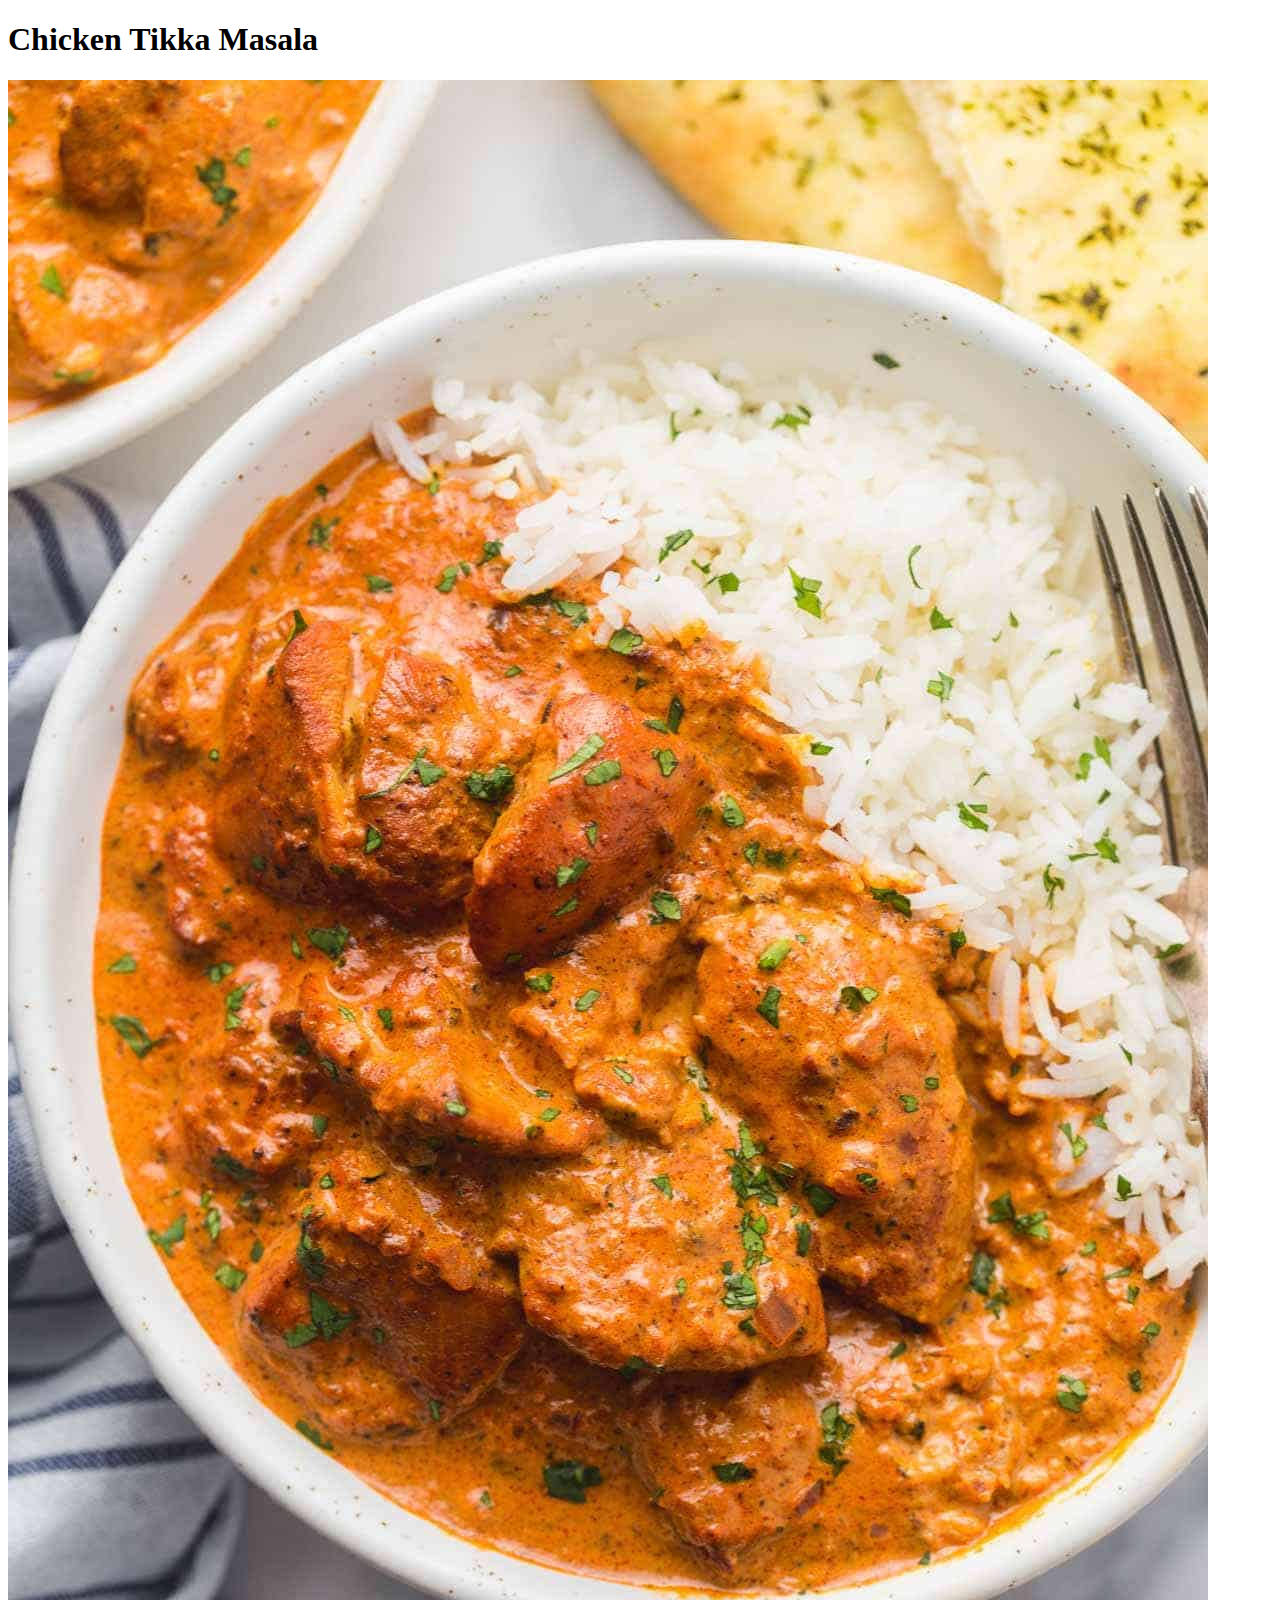
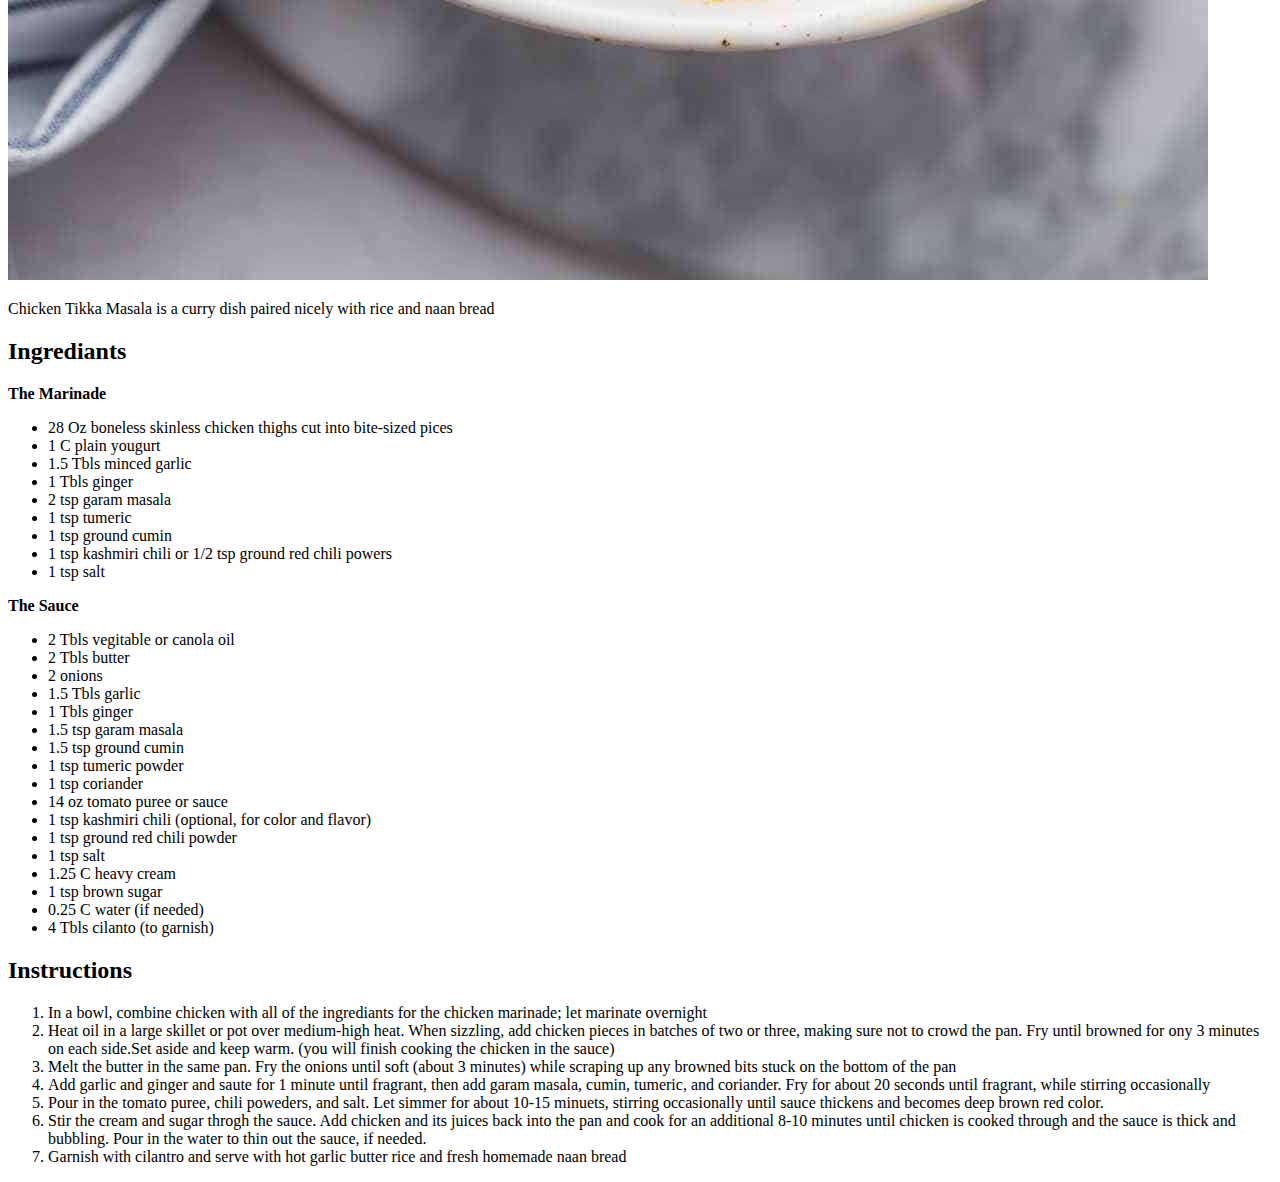
==== recipes/chicken-tikka.html @ 77723fa3 "First Draft" ====
<!DOCTYPE html>
<html lang="en">
<head>
    <meta charset="UTF-8">
    <title>Chicken Tikka Masala</title>
</head>
<body>
    <h1>Chicken Tikka Masala</h1>
    <img src="../images/chicken-tikka.jpg">
    <p> Chicken Tikka Masala is a curry dish paired nicely with rice and naan bread</p>

    <h2><strong>Ingrediants</strong></h2>
    <p><strong> The Marinade</strong></p>
        <ul>
            <li>28 Oz boneless skinless chicken thighs cut into bite-sized pices</li>
            <li>1 C plain yougurt</li>
            <li>1.5 Tbls minced garlic</li>
            <li>1 Tbls ginger</li>
            <li>2 tsp garam masala</li>
            <li>1 tsp tumeric</li>
            <li>1 tsp ground cumin</li>
            <li>1 tsp kashmiri chili or 1/2 tsp ground red chili powers</li>
            <li>1 tsp salt</li>
        </ul>    
    <p><strong>The Sauce</strong></p>
        <ul>
            <li>2 Tbls vegitable or canola oil</li>
            <li>2 Tbls butter</li>
            <li>2 onions</li>
            <li>1.5 Tbls garlic</li>
            <li>1 Tbls ginger</li>
            <li>1.5 tsp garam masala</li>
            <li>1.5 tsp ground cumin</li>
            <li>1 tsp tumeric powder</li>
            <li>1 tsp coriander</li>
            <li>14 oz tomato puree or sauce</li>
            <li>1 tsp kashmiri chili (optional, for color and flavor)</li>
            <li>1 tsp ground red chili powder</li>
            <li>1 tsp salt</li>
            <li>1.25 C heavy cream</li>
            <li>1 tsp brown sugar</li>
            <li>0.25 C water (if needed)</li>
            <li>4 Tbls cilanto (to garnish)</li>
        </ul>  
    <h2><strong>Instructions</strong></h2>
        <ol>
            <li>In a bowl, combine chicken with all of the ingrediants for the chicken marinade; let marinate overnight</li>
            <li>Heat oil in a large skillet or pot over medium-high heat. When sizzling, add chicken pieces in batches of two or three, making sure not to crowd the pan. Fry until browned for ony 3 minutes on each side.Set aside and keep warm. (you will finish cooking the chicken in the sauce)</li>
            <li>Melt the butter in the same pan. Fry the onions until soft (about 3 minutes) while scraping up any browned bits stuck on the bottom of the pan</li>
            <li>Add garlic and ginger and saute for 1 minute until fragrant, then add garam masala, cumin, tumeric, and coriander. Fry for about 20 seconds until fragrant, while stirring occasionally</li>
            <li>Pour in the tomato puree, chili poweders, and salt. Let simmer for about 10-15 minuets, stirring occasionally until sauce thickens and becomes deep brown red color.</li>
            <li>Stir the cream and sugar throgh the sauce. Add chicken and its juices back into the pan and cook for an additional 8-10 minutes until chicken is cooked through and the sauce is thick and bubbling. Pour in the water to thin out the sauce, if needed.</li>
            <li>Garnish with cilantro and serve with hot garlic butter rice and fresh homemade naan bread</li>
        </ol>
    
</body>
</html>
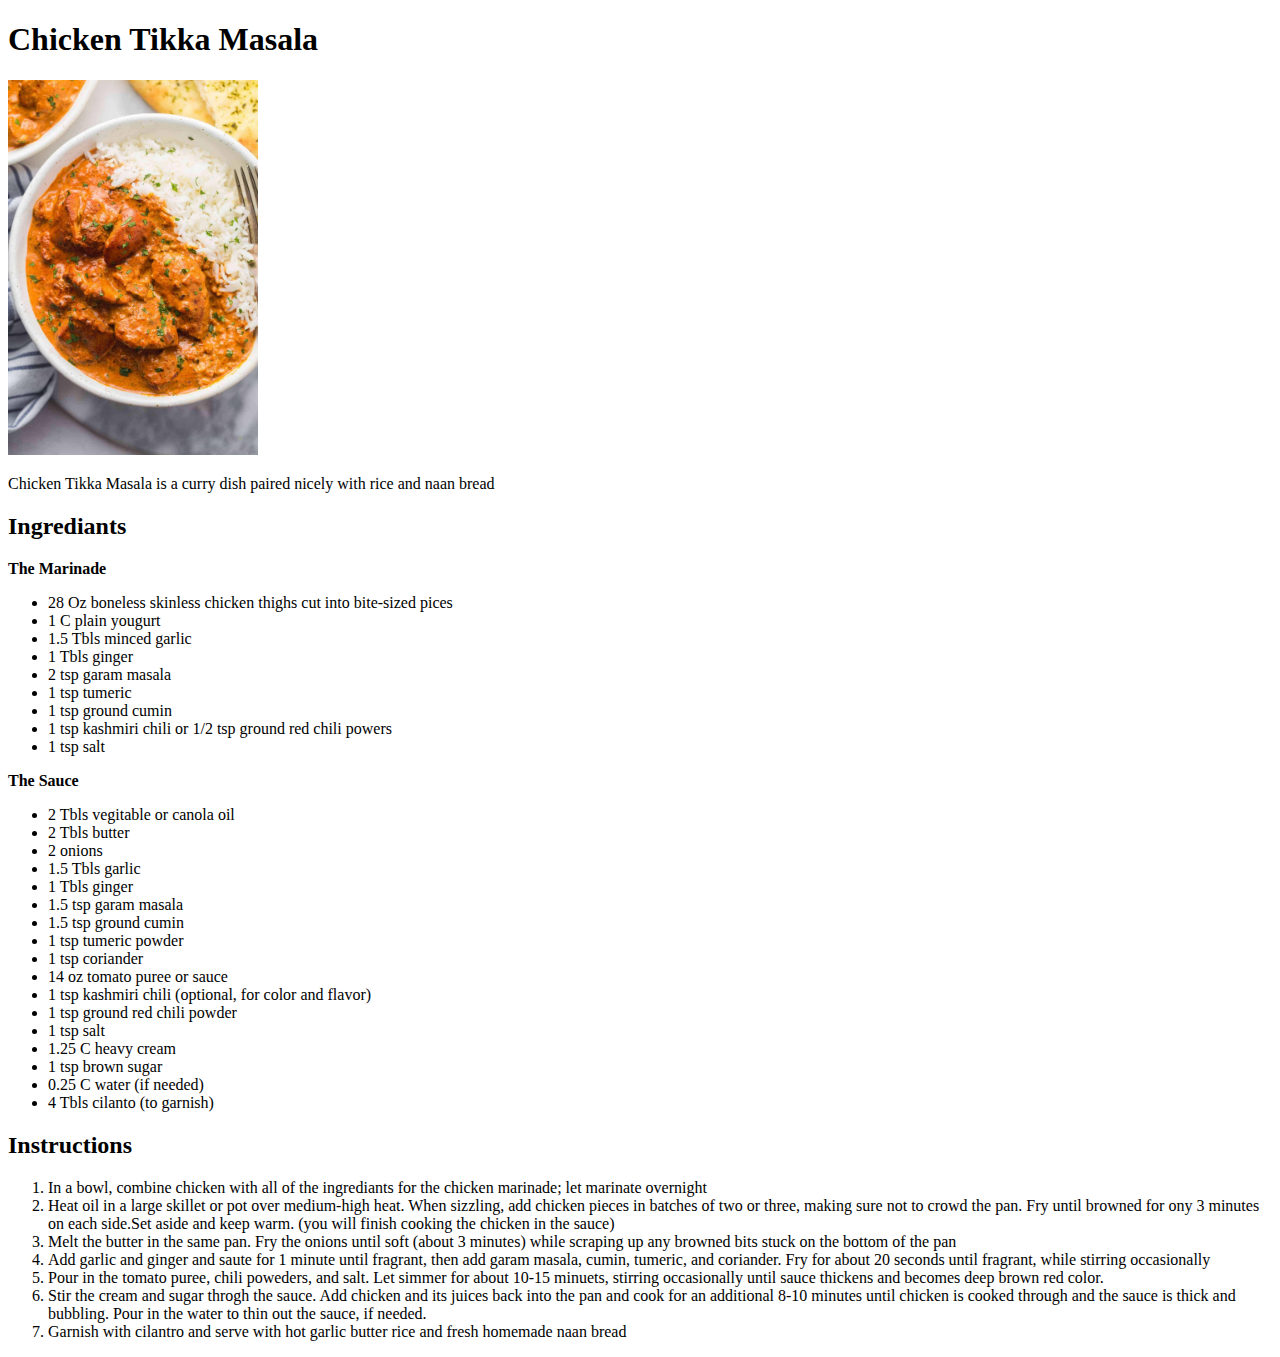
==== commit c5757d6e: "Refactor images" ====
--- a/recipes/chicken-tikka.html
+++ b/recipes/chicken-tikka.html
@@ -6,7 +6,7 @@
 </head>
 <body>
     <h1>Chicken Tikka Masala</h1>
-    <img src="../images/chicken-tikka.jpg">
+    <img src="../images/chicken-tikka.jpg" width="250" alt="Chicken Tikka Masala">
     <p> Chicken Tikka Masala is a curry dish paired nicely with rice and naan bread</p>
 
     <h2><strong>Ingrediants</strong></h2>
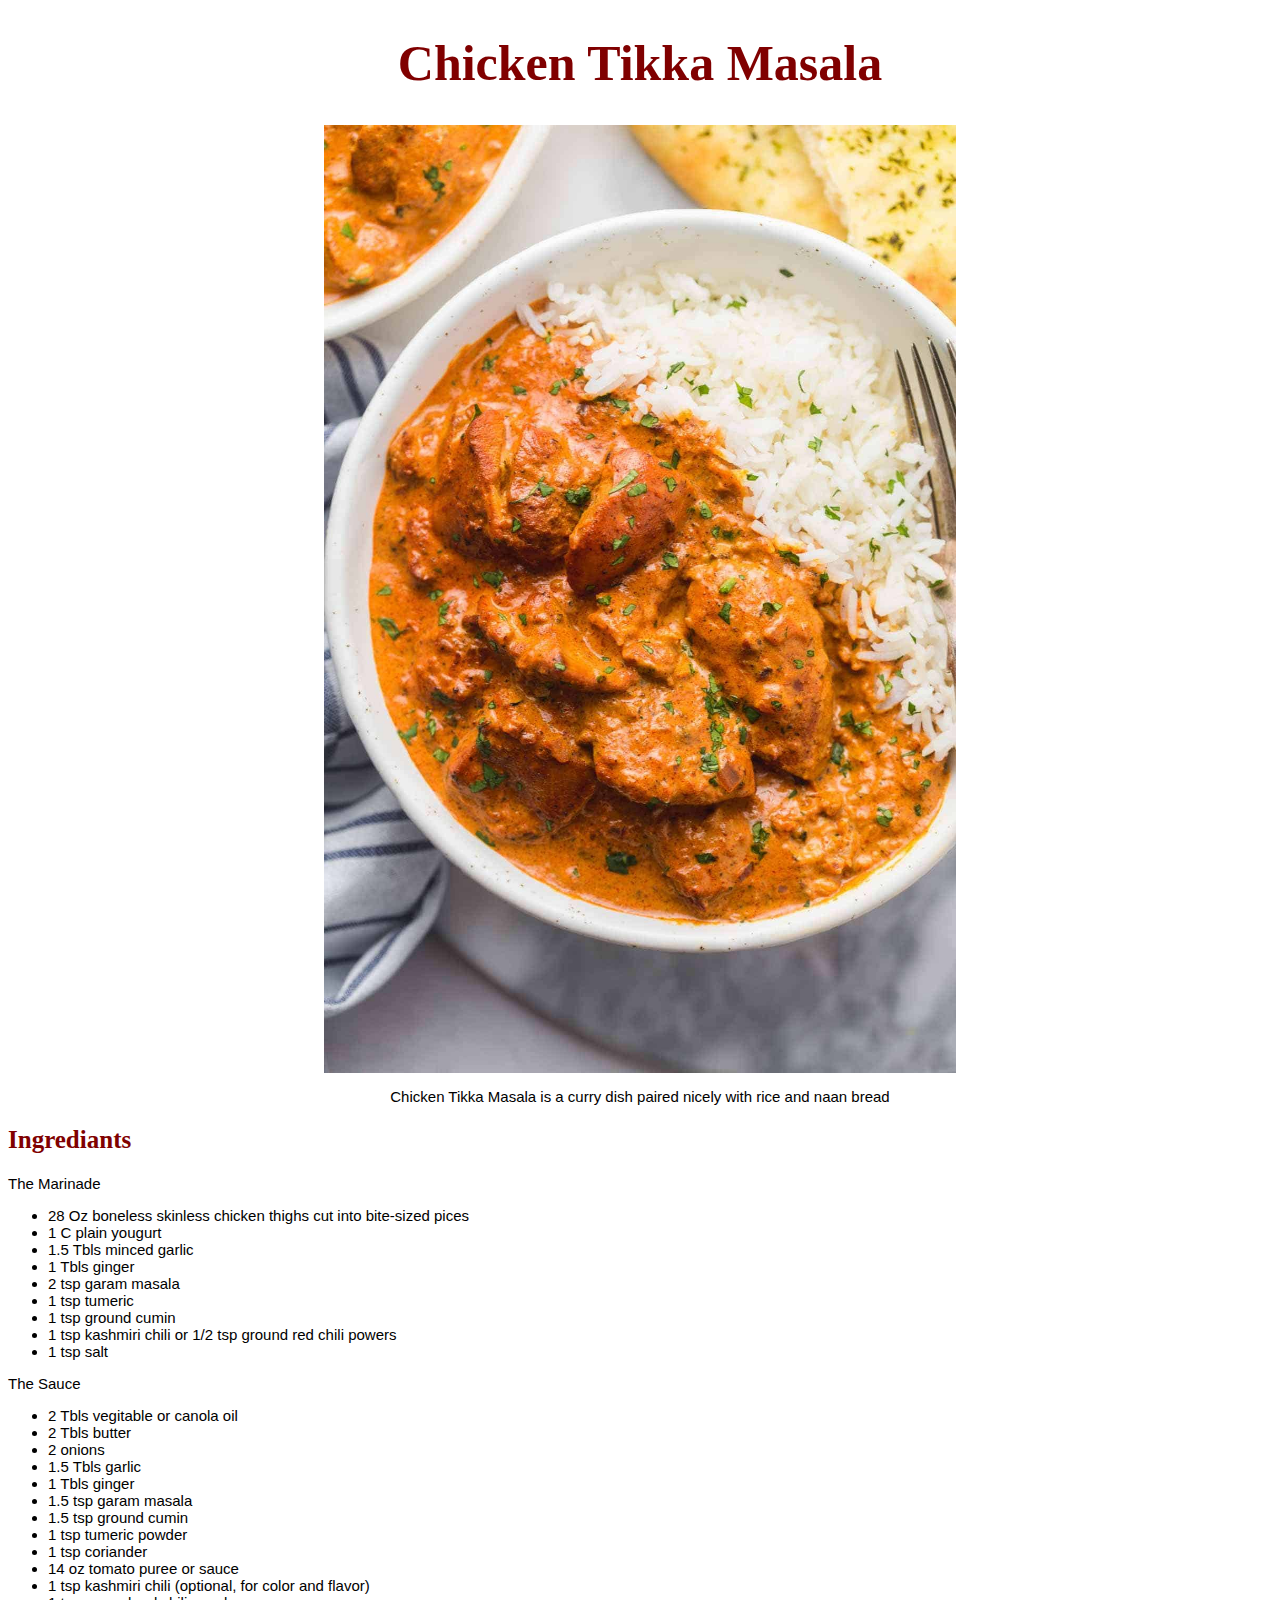
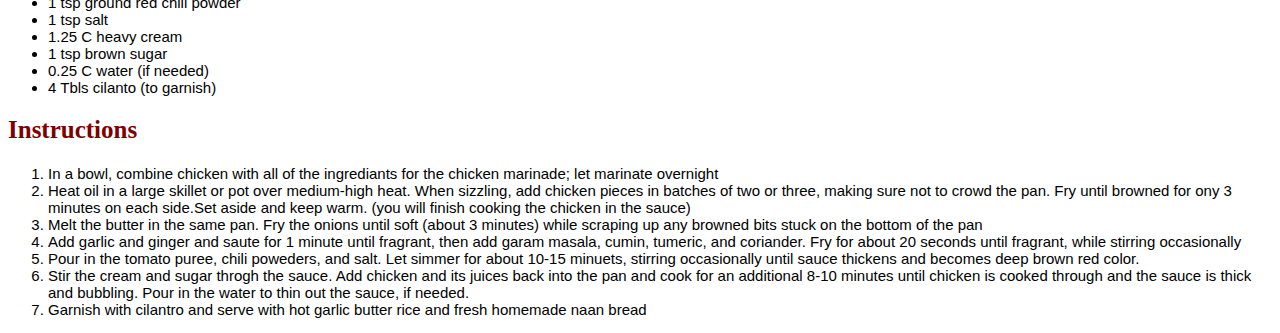
==== commit 0039ca8e: "-A" ====
--- a/recipes/chicken-tikka.html
+++ b/recipes/chicken-tikka.html
@@ -3,15 +3,16 @@
 <head>
     <meta charset="UTF-8">
     <title>Chicken Tikka Masala</title>
+    <link rel="stylesheet" href="../style.css">
 </head>
-<body>
-    <h1>Chicken Tikka Masala</h1>
-    <img src="../images/chicken-tikka.jpg" width="250" alt="Chicken Tikka Masala">
-    <p> Chicken Tikka Masala is a curry dish paired nicely with rice and naan bread</p>
+<body class="body">
+    <h1 class="a">Chicken Tikka Masala</h1>
+    <img src="../images/chicken-tikka.jpg" height="auto" class="center" alt="Chicken Tikka Masala">
+    <p class="i"> Chicken Tikka Masala is a curry dish paired nicely with rice and naan bread</p>
 
-    <h2><strong>Ingrediants</strong></h2>
-    <p><strong> The Marinade</strong></p>
-        <ul>
+    <h2 class="b"><strong>Ingrediants</strong></h2>
+    <p> The Marinade</p>
+        <ul class="l">
             <li>28 Oz boneless skinless chicken thighs cut into bite-sized pices</li>
             <li>1 C plain yougurt</li>
             <li>1.5 Tbls minced garlic</li>
@@ -22,8 +23,8 @@
             <li>1 tsp kashmiri chili or 1/2 tsp ground red chili powers</li>
             <li>1 tsp salt</li>
         </ul>    
-    <p><strong>The Sauce</strong></p>
-        <ul>
+    <p>The Sauce</p>
+        <ul class="l">
             <li>2 Tbls vegitable or canola oil</li>
             <li>2 Tbls butter</li>
             <li>2 onions</li>
@@ -42,7 +43,7 @@
             <li>0.25 C water (if needed)</li>
             <li>4 Tbls cilanto (to garnish)</li>
         </ul>  
-    <h2><strong>Instructions</strong></h2>
+    <h2 class="b">Instructions</h2>
         <ol>
             <li>In a bowl, combine chicken with all of the ingrediants for the chicken marinade; let marinate overnight</li>
             <li>Heat oil in a large skillet or pot over medium-high heat. When sizzling, add chicken pieces in batches of two or three, making sure not to crowd the pan. Fry until browned for ony 3 minutes on each side.Set aside and keep warm. (you will finish cooking the chicken in the sauce)</li>
--- a/style.css
+++ b/style.css
@@ -0,0 +1,38 @@
+.body {
+    font-family: Verdana, Geneva, Tahoma, sans-serif;
+    font-size: 15px;
+
+}
+ 
+.a {
+    color: maroon;
+    font-family: Georgia, 'Times New Roman', Times, serif;
+    text-align: center;
+    font-size: 50px;
+}
+
+.b {
+    color: maroon;
+    font-family: Georgia, 'Times New Roman', Times, serif;
+    text-align: left;
+    font-size: 25px;
+}
+
+.l {
+    text-align: left;
+  
+}
+
+.i {
+    text-align: center;
+}
+
+.center {
+    display: block;
+    margin-left: auto;
+    margin-right: auto;
+    width: 50%;
+}
+
+
+
